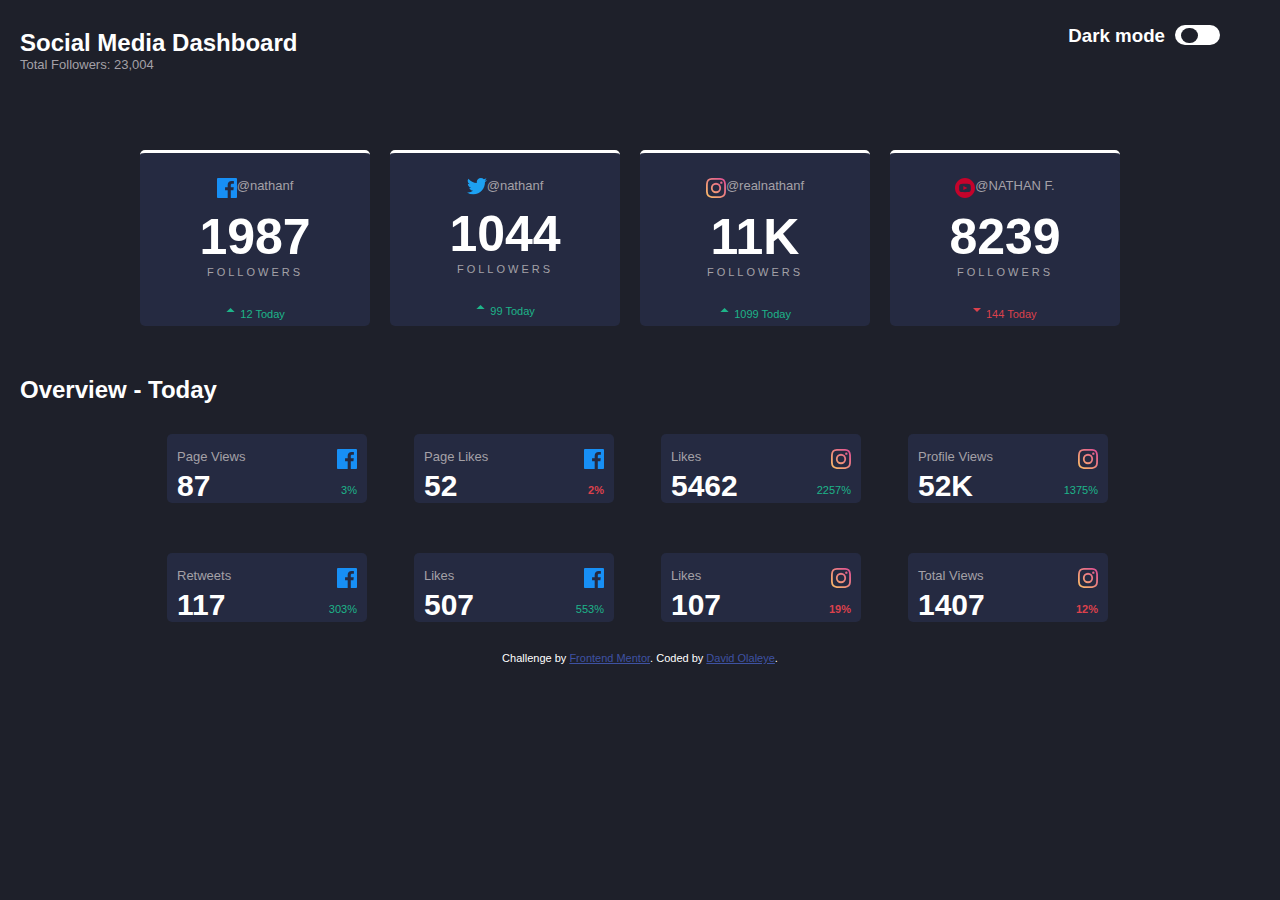
==== index.html @ 8afd7f87 "first commit" ====
<!DOCTYPE html>
<html lang="en">
<head>
  <meta charset="UTF-8">
  <meta name="viewport" content="width=device-width, initial-scale=1.0"> <!-- displays site properly based on user's device -->

  <link rel="icon" type="image/png" sizes="32x32" href="./images/favicon-32x32.png">
  <link rel="stylesheet" href="style.css">
  
  
  <title>Frontend Mentor | [Challenge Name Here]</title>

  
  <style>
    .attribution { font-size: 11px; text-align: center; }
    .attribution a { color: hsl(228, 45%, 44%); }
  </style>
</head>
<body>
  <div class="header-title">
    <div class="header">
      <h2>Social Media Dashboard</h2>
      <p class="followers"> Total Followers: 23,004</p>
    </div>
    <div class="toggle-button">
      <h3> Dark mode</h3>
      <div class="toggle">
        <span class="toggle_btn"></span>
      </div>
    </div>
  </div>

  <div class="followers-grid-row">
    <div class="grid-box">
      <div class="social-media-address">
        <img src="images/icon-facebook.svg">
        <p> @nathanf</p>
      </div>
      <div class="followers-info">
        <h2>1987</h2>
        <h4> FOLLOWERS </h4>
        <div class="engagement">
          <img src="images/icon-up.svg" class="icon">
          &nbsp;
          <h6 class="engagement-text"> 12 Today</h6>
        </div>
      </div>
    </div>
    <div class="grid-box">
      <div class="social-media-address">
        <img src="images/icon-twitter.svg">
        <p> @nathanf</p>
      </div>
      <div class="followers-info">
        <h2>1044</h2>
        <h4> FOLLOWERS </h4>
        <div class="engagement">
          <img src="images/icon-up.svg" height="4px">
          &nbsp;
          <h6> 99 Today</h6>
        </div>
      </div>
    </div>
    <div class="grid-box">
      <div class="social-media-address">
        <img src="images/icon-instagram.svg">
        <p> @realnathanf</p>
      </div>
      <div class="followers-info">
        <h2>11K</h2>
      <h4> FOLLOWERS </h4>
      <div class="engagement">
        <img src="images/icon-up.svg" height="4px">
        &nbsp;
        <h6> 1099 Today</h6>
      </div>
      </div>
    </div>
    <div class="grid-box">
      <div class="social-media-address">
        <img src="images/icon-youtube.svg">
        <p> @NATHAN F.</p>
      </div>
      <div class="followers-info">
        <h2>8239</h2>
      <h4> FOLLOWERS </h4>
      <div class="engagement">
        <img src="images/icon-down.svg" height="4px">
        &nbsp;
        <h5> 144 Today</h5>
      </div>
      </div>
    </div>
  </div>

  <div class="overview">
    <h2> Overview - Today</h2>
  </div>

  <div class="overview-grid-row">
    <div class="overview-grid-box">
      <div class="overview-social-media-address">
        <p> Page Views</p>
        <img src="images/icon-facebook.svg">
      </div>
      <div class="overview-count">
        <h3> 87 </h3>
        <p> 3%</p>
      </div>
    </div>
    <div class="overview-grid-box">
      <div class="overview-social-media-address">
        <p> Page Likes</p>
        <img src="images/icon-facebook.svg">
      </div>
      <div class="overview-count">
        <h3> 52 </h3>
        <h5> 2%</h5>
      </div>
    </div>
    <div class="overview-grid-box">
      <div class="overview-social-media-address">
        <p> Likes</p>
        <img src="images/icon-instagram.svg">
      </div>
      <div class="overview-count">
        <h3> 5462 </h3>
        <p> 2257%</p>
      </div>
    </div>
    <div class="overview-grid-box">
      <div class="overview-social-media-address">
        <p> Profile Views</p>
        <img src="images/icon-instagram.svg">
      </div>
      <div class="overview-count">
        <h3> 52K </h3>
        <p> 1375%</p>
      </div>
    </div>
  </div>

  <div class="overview-grid-row">
    <div class="overview-grid-box">
      <div class="overview-social-media-address">
        <p> Retweets</p>
        <img src="images/icon-facebook.svg">
      </div>
      <div class="overview-count">
        <h3> 117 </h3>
        <p> 303%</p>
      </div>
    </div>
    <div class="overview-grid-box">
      <div class="overview-social-media-address">
        <p>  Likes</p>
        <img src="images/icon-facebook.svg">
      </div>
      <div class="overview-count">
        <h3> 507 </h3>
        <p> 553% </p>
      </div>
    </div>
    <div class="overview-grid-box">
      <div class="overview-social-media-address">
        <p> Likes</p>
        <img src="images/icon-instagram.svg">
      </div>
      <div class="overview-count">
        <h3> 107 </h3>
        <h5> 19%</h5>
      </div>
    </div>
    <div class="overview-grid-box">
      <div class="overview-social-media-address">
        <p> Total Views</p>
        <img src="images/icon-instagram.svg">
      </div>
      <div class="overview-count">
        <h3> 1407 </h3>
        <h5> 12%</h5>
      </div>
    </div>
  </div>

  
  
  
  <div class="attribution">
    Challenge by <a href="https://www.frontendmentor.io?ref=challenge" target="_blank">Frontend Mentor</a>. 
    Coded by <a href="#">David Olaleye</a>.
  </div>
  
  <script src="app.js"></script>
</body>
</html>
---- style.css ----
*{
    margin: 0px;
    padding: 0px;
    box-sizing: border-box;
}

body {
    font-family: 'Poppins', sans-serif;
    background-color:hsl(230, 17%, 14%);
    color:white;
    width:100%;
    height:100%;
}

.header-title{
    display:flex;
    justify-content: flex-end;
    align-items: center;
    width: 100%;
    height: 100px;
}
.header {
    margin-left: 20px;
    margin-right: auto;
}

.Header-light{
    color:black;
}

.toggle{
    background:white;
    width:45px;
    height:20px;
    border-radius:10px;
    padding:0.4rem;
    display:flex;
    align-items: center;
    margin:0px 10px;
}

.toggle_btn{
    background-color: hsl(230, 17%, 14%);
    height:15px;
    width:50%;
    border-radius:50%;
    transition: all 0.4s;
}

.night-mode{
    transform:translateX(100%);
}

 .toggle-button {
    display:inline-block;
    margin-right: 50px;
    height: 50px;
    display: flex;
} 

.night{
    background-color: hsl(230, 22%, 74%);
}

/* .switch{
    position:relative;
    display: inline-block;
    width:45px;
    height:20px;
    margin:0 10px;
}

.slider{
    position:absolute;
    cursor:pointer;
    top:0;
    left:0;
    right:0;
    bottom:0;
    background-color: hsl(230, 22%, 74%);
    transition: .4s;
    border-radius: 34px;
}

.switch input {display:none}

.slider:before{
    position:absolute;
    content:"";
    height:10px;
    width:15px;
    left:5px;
    bottom:5px;
    background-color: hsl(230, 17%, 14%);
    transition: 0.4s;
    border-radius:5px;
}

input:checked + .slider{
    background-color:hsl(210, 78%, 56%);
}

input:checked + .slider:before{
    transform: translateX(20px);
} */

.followers{
    font-size:small;
    font-family: 'Poppins', sans-serif;
    color:rgb(164, 161, 167);
}

.followers-grid-row{
    display: flex;
    justify-content: flex-start;
    height: auto;
    width:100%;
    max-width: 1000px;
    margin: 50px auto;
    
}

.social-media-address{
    display: flex;
    flex-direction: row;
    color:rgb(164, 161, 167);
    font-size: small;
    justify-content: center;
    margin-top:25px;
}

.grid-box{
    width: 25%;
    background-color: hsl(228, 28%, 20%);
    border-radius: 5px;
    margin-right: 20px;
    border-top: 3px solid;
}

.followers-info > h2{
    margin: auto;
    font-size:50px;
    text-align: center;
    margin-top: 10px;
}

.followers-info > h4{
    margin: auto;
    font-size:11px;
    text-align: center;
    font-weight: 40;
    color:rgb(164, 161, 167);
    letter-spacing: 3px;
}

.icon{
    height:4px;
    margin-bottom:2px;
}


.engagement{
    margin-top: 30px;
    justify-content: center;
    display:flex;
}

.engagement > h6{
    font-size:11px;
    font-weight: 40;
    color:hsl(163, 72%, 41%);
}

.engagement > h5{
    font-size:11px;
    text-align: center;
    font-weight: 40;
    color: hsl(356, 69%, 56%);
}


.overview{
    display:flex;
    justify-content: flex-start;
    align-items: center;
    margin-left:20px;
    /* margin:50px 150px; */
}

.overview-grid-row{
    display: flex;
    flex-wrap: wrap;
    justify-content: flex-start;
    align-items: center;
    width:100%;
    height:auto;
    max-width: 1000px;
    margin: 10px auto;
    
    /* margin:50px 150px; */
}

.overview-grid-box{
    width:20%;
    align-items: center;
    background-color: hsl(228, 28%, 20%);
    border-radius: 5px;
    justify-content: flex-start;
    margin:20px;
    align-items: center;
    margin-left:27px;
}

.overview-social-media-address{
    display: flex;
    flex-direction: row;
    color:rgb(164, 161, 167);
    font-size: small;
    justify-content: center;
    margin-top:15px;
    justify-content: space-between;
    padding:0px 10px;
}

.overview-count{
    margin-top:7px;
    display: flex;
    flex-direction: row;
    justify-content: space-between;
    margin: 0px 10px;
}

.overview-count > h3{
    font-size:30px;
}

.overview-count > p{
    font-size:11px;
    margin-top:15px;
    color:hsl(163, 72%, 41%);
}

.overview-count > h5{
    font-size:11px;
    margin-top:15px;
    color:hsl(356, 69%, 56%);
}

@media only screen and (max-width: 400px) {
    .header-title{
        display:flex;
        flex-direction: column;
        justify-content: flex-start;
        align-items: flex-start;
        margin:10px auto;
        max-width: 100%;
    }

    .header-title div {
        width: 100%;
    }

    .toggle{
        height:40px;
        width:100%;
        border-radius:15px;

    }
    
    .toggle_btn{
        background-color: hsl(230, 17%, 14%);
        height:29px;
        width:20%;
        border-radius:50%;
    }

     .toggle-button {
        display:inline-block;
        margin-right: 10px;
        height: 50px;
        display: flex;
        justify-content: space-between;
        margin-top:30px;
    }
    
   .followers-grid-row{
    display: flex;
    justify-content: flex-start;
    flex-direction: column;
    height: auto;
    width:100%;
    max-width: 100%;
    margin: 50px auto;
}
.grid-box{
    width: 100%;
    background-color: hsl(228, 28%, 20%);
    border-radius: 5px;
    margin: 10px 0;
    text-align: center;
} 

.overview-grid-row{
    display: flex;
    flex-wrap: wrap;
    flex-direction: column;
    justify-content: flex-start;
    align-items: center;
    width:100%;
    height:auto;
    max-width: 100%;
    margin: 50px auto;
    
    /* margin:50px 150px; */
}

.overview-grid-box{
    width:100%;
    align-items: center;
    background-color: hsl(228, 28%, 20%);
    border-radius: 5px;
    justify-content: flex-start;
    margin:10px;
    align-items: center;
}

.overview{
    display:flex;
    justify-content: flex-start;
    align-items: center;
    margin-left:10px;
    /* margin:50px 150px; */
}

/* .toggle-button{
    display:flex;
    justify-content: space-between;
    margin:45px;
    margin-left: 10px;
} */


    
}
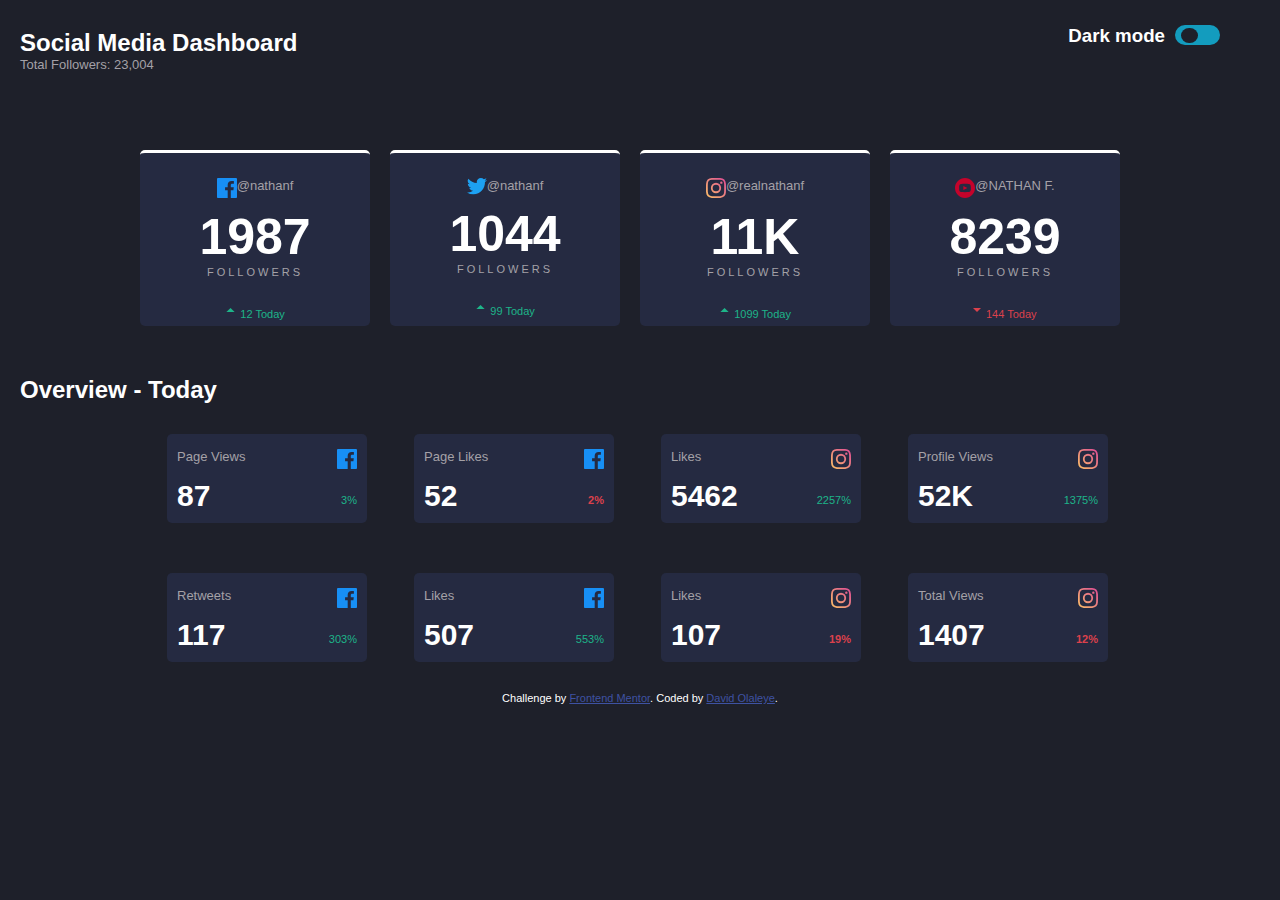
==== commit 79ae5801: "Styled the light mode of the toggle switch" ====
--- a/index.html
+++ b/index.html
@@ -24,7 +24,7 @@
     </div>
     <div class="toggle-button">
       <h3> Dark mode</h3>
-      <div class="toggle">
+      <div class="toggle active" onclick="this.classList.toggle('active')">
         <span class="toggle_btn"></span>
       </div>
     </div>
--- a/style.css
+++ b/style.css
@@ -10,6 +10,7 @@
     color:white;
     width:100%;
     height:100%;
+    transition: .5s ease;
 }
 
 .header-title{
@@ -29,7 +30,7 @@
 }
 
 .toggle{
-    background:white;
+    background-color:white;
     width:45px;
     height:20px;
     border-radius:10px;
@@ -47,6 +48,10 @@
     transition: all 0.4s;
 }
 
+.toggle.active{
+    background-color: hsl(192, 82%, 41%);
+}
+
 .night-mode{
     transform:translateX(100%);
 }
@@ -59,8 +64,51 @@
 } 
 
 .night{
+    background-color:hsl(0, 0%, 100%) ;
+    color:black;
+}
+
+.night .followers-info h2{
+    color:black;
+}
+
+.night .grid-box{
+    background-color: hsl(227, 47%, 96%); 
+}
+
+.night .toggle-button h3{
+    color:hsl(230, 22%, 74%);
+}
+
+.night .toggle{
     background-color: hsl(230, 22%, 74%);
 }
+
+.night .toggle_btn{
+    background-color: white;
+}
+
+.night .social-media-address p{
+    color:hsl(230, 6%, 36%);
+}
+
+.night .followers-info h4{
+    color:hsl(230, 6%, 36%);
+}
+
+.night .header p{
+    color:hsl(230, 6%, 36%);
+}
+
+.night .overview{
+    color:hsl(230, 6%, 36%);
+}
+
+.night .overview-grid-box{
+    background-color: hsl(227, 47%, 96%);
+}
+
+
 
 /* .switch{
     position:relative;
@@ -227,7 +275,7 @@
     display: flex;
     flex-direction: row;
     justify-content: space-between;
-    margin: 0px 10px;
+    margin: 10px 10px;
 }
 
 .overview-count > h3{
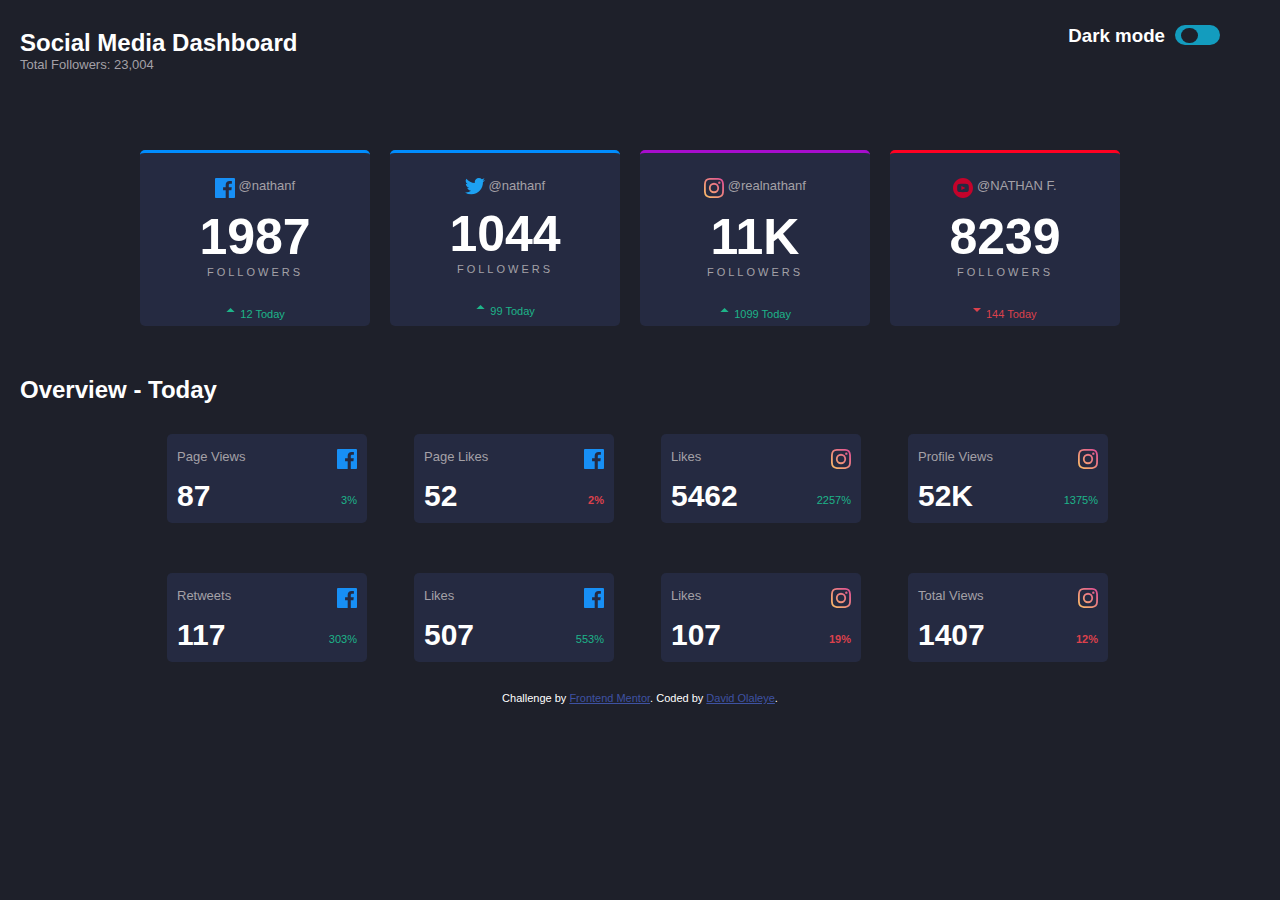
==== commit b256853e: "Styled the light mode of the toggle switch" ====
--- a/index.html
+++ b/index.html
@@ -31,9 +31,10 @@
   </div>
 
   <div class="followers-grid-row">
-    <div class="grid-box">
-      <div class="social-media-address">
-        <img src="images/icon-facebook.svg">
+    <div class="grid-box" style="border-top: 3px solid rgb(0, 140, 255);">
+      <div class="social-media-address">
+        <img src="images/icon-facebook.svg">
+        &nbsp;
         <p> @nathanf</p>
       </div>
       <div class="followers-info">
@@ -42,13 +43,14 @@
         <div class="engagement">
           <img src="images/icon-up.svg" class="icon">
           &nbsp;
-          <h6 class="engagement-text"> 12 Today</h6>
+          <h6> 12 Today</h6>
         </div>
       </div>
     </div>
-    <div class="grid-box">
+    <div class="grid-box" style="border-top: 3px solid rgb(0, 140, 255);">
       <div class="social-media-address">
         <img src="images/icon-twitter.svg">
+        &nbsp;
         <p> @nathanf</p>
       </div>
       <div class="followers-info">
@@ -61,9 +63,10 @@
         </div>
       </div>
     </div>
-    <div class="grid-box">
-      <div class="social-media-address">
-        <img src="images/icon-instagram.svg">
+    <div class="grid-box" style="border-top:3px solid rgb(167, 13, 206)">
+      <div class="social-media-address">
+        <img src="images/icon-instagram.svg">
+        &nbsp;
         <p> @realnathanf</p>
       </div>
       <div class="followers-info">
@@ -76,9 +79,10 @@
       </div>
       </div>
     </div>
-    <div class="grid-box">
+    <div class="grid-box" style="border-top: 3px solid rgb(255, 0, 34);">
       <div class="social-media-address">
         <img src="images/icon-youtube.svg">
+        &nbsp;
         <p> @NATHAN F.</p>
       </div>
       <div class="followers-info">
--- a/style.css
+++ b/style.css
@@ -106,6 +106,10 @@
 
 .night .overview-grid-box{
     background-color: hsl(227, 47%, 96%);
+}
+
+.night .overview-social-media-address{
+    color:hsl(230, 6%, 36%);
 }
 
 
@@ -182,7 +186,7 @@
     background-color: hsl(228, 28%, 20%);
     border-radius: 5px;
     margin-right: 20px;
-    border-top: 3px solid;
+    
 }
 
 .followers-info > h2{
@@ -304,29 +308,28 @@
         max-width: 100%;
     }
 
-    .header-title div {
+    .header h2{
+        font-size: 30px;
+        text-align: center;
         width: 100%;
     }
 
     .toggle{
-        height:40px;
-        width:100%;
-        border-radius:15px;
-
+        padding:0.4rem;
+        display:flex;
+        margin:0px 10px;
     }
     
     .toggle_btn{
-        background-color: hsl(230, 17%, 14%);
         height:29px;
-        width:20%;
+        width:50%;
         border-radius:50%;
     }
 
      .toggle-button {
-        display:inline-block;
-        margin-right: 10px;
+        display:flex;
+        margin-left: 10px;
         height: 50px;
-        display: flex;
         justify-content: space-between;
         margin-top:30px;
     }
@@ -357,7 +360,7 @@
     width:100%;
     height:auto;
     max-width: 100%;
-    margin: 50px auto;
+    margin: 5px auto;
     
     /* margin:50px 150px; */
 }
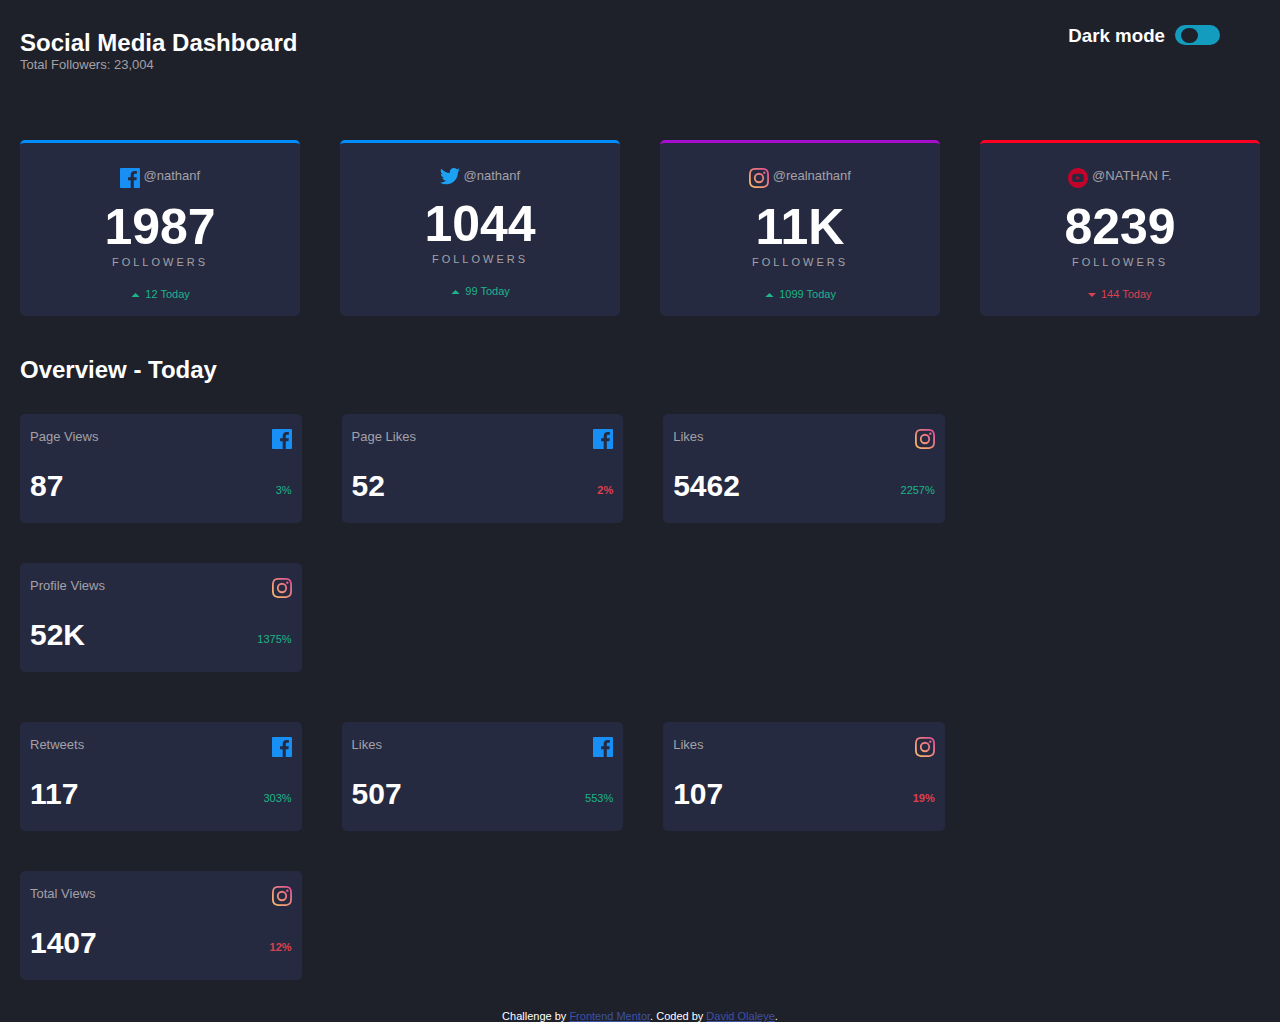
==== commit 87e4e8a0: "Styled the light mode of the theme switcher" ====
--- a/index.html
+++ b/index.html
@@ -8,7 +8,7 @@
   <link rel="stylesheet" href="style.css">
   
   
-  <title>Frontend Mentor | [Challenge Name Here]</title>
+  <title>Frontend Mentor | [Social media dashboard with theme switcher]</title>
 
   
   <style>
@@ -41,9 +41,14 @@
         <h2>1987</h2>
         <h4> FOLLOWERS </h4>
         <div class="engagement">
-          <img src="images/icon-up.svg" class="icon">
+          <div class="icon">
+            <img src="images/icon-up.svg">
+          </div>
           &nbsp;
-          <h6> 12 Today</h6>
+          <div class="engagement-text">
+            <h6> 12 Today</h6>
+          </div>
+          
         </div>
       </div>
     </div>
@@ -57,9 +62,13 @@
         <h2>1044</h2>
         <h4> FOLLOWERS </h4>
         <div class="engagement">
-          <img src="images/icon-up.svg" height="4px">
+          <div class="icon">
+            <img src="images/icon-up.svg" height="4px">
+          </div>
           &nbsp;
-          <h6> 99 Today</h6>
+          <div class="engagement-text">
+            <h6> 99 Today</h6>
+          </div>
         </div>
       </div>
     </div>
@@ -73,9 +82,13 @@
         <h2>11K</h2>
       <h4> FOLLOWERS </h4>
       <div class="engagement">
-        <img src="images/icon-up.svg" height="4px">
-        &nbsp;
-        <h6> 1099 Today</h6>
+        <div class="icon">
+          <img src="images/icon-up.svg" height="4px">
+        </div>
+        &nbsp;
+        <div class="engagement-text">
+          <h6> 1099 Today</h6>
+        </div>
       </div>
       </div>
     </div>
@@ -89,9 +102,13 @@
         <h2>8239</h2>
       <h4> FOLLOWERS </h4>
       <div class="engagement">
-        <img src="images/icon-down.svg" height="4px">
-        &nbsp;
-        <h5> 144 Today</h5>
+        <div class="icon">
+          <img src="images/icon-down.svg" height="4px">
+        </div>
+        &nbsp;
+        <div class="engagement-text">
+          <h5> 144 Today</h5>
+        </div>
       </div>
       </div>
     </div>
--- a/style.css
+++ b/style.css
@@ -167,9 +167,8 @@
     justify-content: flex-start;
     height: auto;
     width:100%;
-    max-width: 1000px;
-    margin: 50px auto;
-    
+    max-width: 1350px;
+    margin: 40px auto;
 }
 
 .social-media-address{
@@ -185,7 +184,8 @@
     width: 25%;
     background-color: hsl(228, 28%, 20%);
     border-radius: 5px;
-    margin-right: 20px;
+    margin:0px 20px;
+    justify-content: space-between;
     
 }
 
@@ -205,25 +205,26 @@
     letter-spacing: 3px;
 }
 
-.icon{
+.icon > img{
     height:4px;
-    margin-bottom:2px;
+    margin-bottom: 5px;
 }
 
 
 .engagement{
-    margin-top: 30px;
+    margin-top: 20px;
     justify-content: center;
     display:flex;
-}
-
-.engagement > h6{
+    margin-bottom: 10px;
+}
+
+.engagement-text > h6{
     font-size:11px;
     font-weight: 40;
     color:hsl(163, 72%, 41%);
 }
 
-.engagement > h5{
+.engagement-text > h5{
     font-size:11px;
     text-align: center;
     font-weight: 40;
@@ -246,21 +247,21 @@
     align-items: center;
     width:100%;
     height:auto;
-    max-width: 1000px;
+    max-width: 1350px;
     margin: 10px auto;
     
     /* margin:50px 150px; */
 }
 
 .overview-grid-box{
-    width:20%;
+    width:22%;
     align-items: center;
     background-color: hsl(228, 28%, 20%);
     border-radius: 5px;
     justify-content: flex-start;
     margin:20px;
     align-items: center;
-    margin-left:27px;
+    
 }
 
 .overview-social-media-address{
@@ -275,11 +276,10 @@
 }
 
 .overview-count{
-    margin-top:7px;
     display: flex;
     flex-direction: row;
     justify-content: space-between;
-    margin: 10px 10px;
+    margin: 20px 10px;
 }
 
 .overview-count > h3{
@@ -321,7 +321,7 @@
     }
     
     .toggle_btn{
-        height:29px;
+        height:16px;
         width:50%;
         border-radius:50%;
     }
@@ -332,6 +332,7 @@
         height: 50px;
         justify-content: space-between;
         margin-top:30px;
+        width:100%;
     }
     
    .followers-grid-row{
@@ -341,7 +342,7 @@
     height: auto;
     width:100%;
     max-width: 100%;
-    margin: 50px auto;
+    margin: 26px auto;
 }
 .grid-box{
     width: 100%;
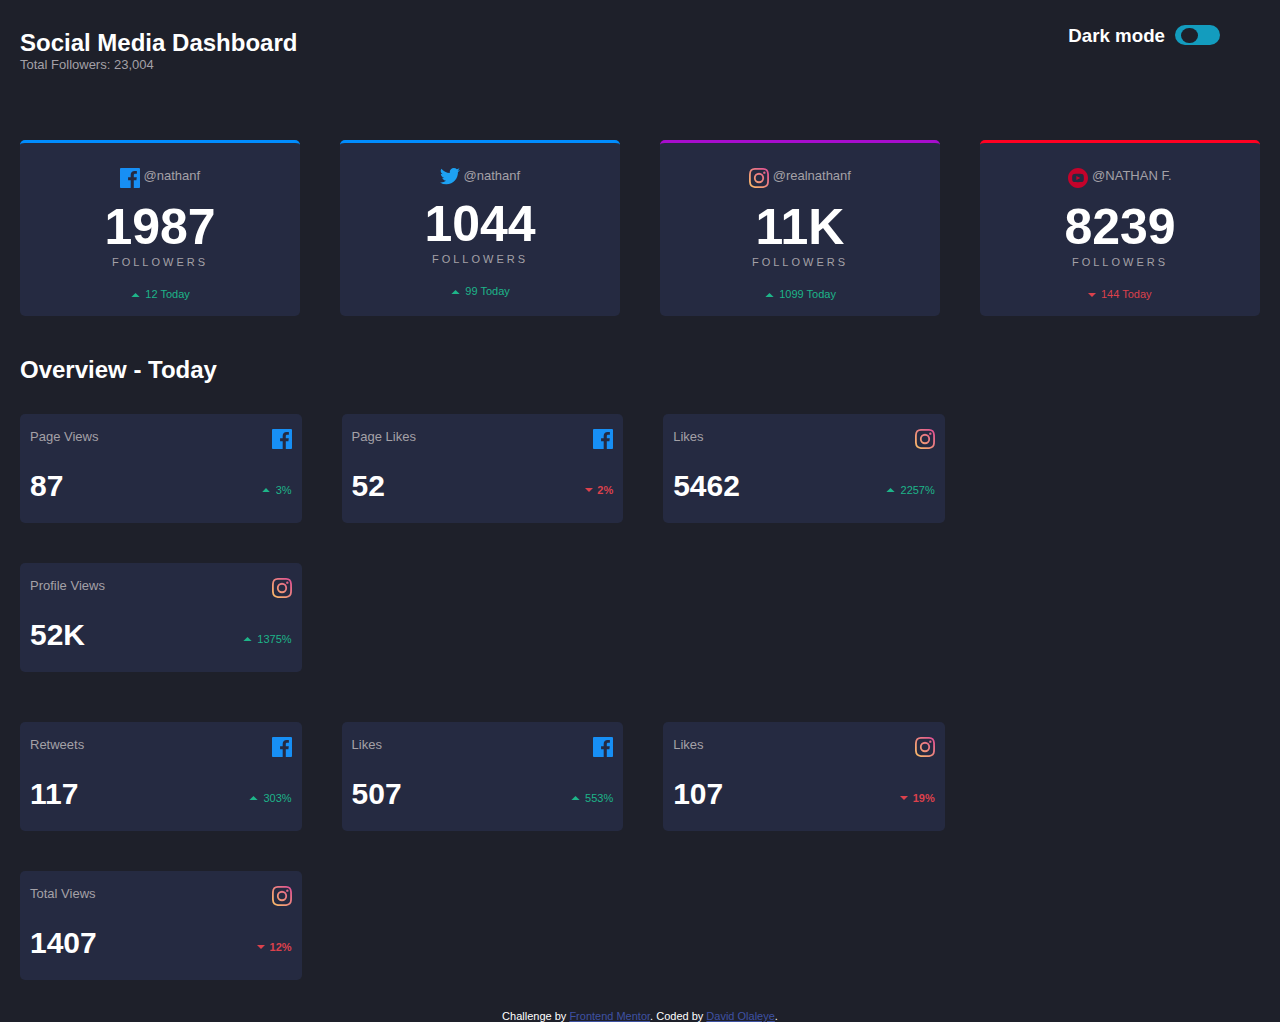
==== commit d6cf4c65: "Styled the light mode of the theme switcher" ====
--- a/index.html
+++ b/index.html
@@ -126,7 +126,15 @@
       </div>
       <div class="overview-count">
         <h3> 87 </h3>
-        <p> 3%</p>
+        <div class="overview-count-icon">
+          <div class="icon-image">
+            <img src="images/icon-up.svg" height="4px">
+          </div>
+          &nbsp;
+          <div class="icon-text">
+            <p> 3%</p>
+          </div>
+        </div>
       </div>
     </div>
     <div class="overview-grid-box">
@@ -136,7 +144,15 @@
       </div>
       <div class="overview-count">
         <h3> 52 </h3>
-        <h5> 2%</h5>
+        <div class="overview-count-icon">
+          <div class="icon-image">
+            <img src="images/icon-down.svg" height="4px">
+          </div>
+          &nbsp;
+          <div class="icon-text">
+            <h5> 2%</h5>
+          </div>
+        </div>
       </div>
     </div>
     <div class="overview-grid-box">
@@ -146,7 +162,15 @@
       </div>
       <div class="overview-count">
         <h3> 5462 </h3>
-        <p> 2257%</p>
+        <div class="overview-count-icon">
+          <div class="icon-image">
+            <img src="images/icon-up.svg" height="4px">
+          </div>
+          &nbsp;
+          <div class="icon-text">
+            <p> 2257%</p>
+          </div>
+        </div>
       </div>
     </div>
     <div class="overview-grid-box">
@@ -156,7 +180,15 @@
       </div>
       <div class="overview-count">
         <h3> 52K </h3>
-        <p> 1375%</p>
+        <div class="overview-count-icon">
+          <div class="icon-image">
+            <img src="images/icon-up.svg" height="4px">
+          </div>
+          &nbsp;
+          <div class="icon-text">
+            <p> 1375%</p>
+          </div>
+        </div>
       </div>
     </div>
   </div>
@@ -169,7 +201,15 @@
       </div>
       <div class="overview-count">
         <h3> 117 </h3>
-        <p> 303%</p>
+        <div class="overview-count-icon">
+          <div class="icon-image">
+            <img src="images/icon-up.svg" height="4px">
+          </div>
+          &nbsp;
+          <div class="icon-text">
+            <p> 303%</p>
+          </div>
+        </div>
       </div>
     </div>
     <div class="overview-grid-box">
@@ -179,7 +219,15 @@
       </div>
       <div class="overview-count">
         <h3> 507 </h3>
-        <p> 553% </p>
+        <div class="overview-count-icon">
+          <div class="icon-image">
+            <img src="images/icon-up.svg" height="4px">
+          </div>
+          &nbsp;
+          <div class="icon-text">
+            <p> 553%</p>
+          </div>
+        </div>
       </div>
     </div>
     <div class="overview-grid-box">
@@ -189,7 +237,15 @@
       </div>
       <div class="overview-count">
         <h3> 107 </h3>
-        <h5> 19%</h5>
+        <div class="overview-count-icon">
+          <div class="icon-image">
+            <img src="images/icon-down.svg" height="4px">
+          </div>
+          &nbsp;
+          <div class="icon-text">
+            <h5> 19%</h5>
+          </div>
+        </div>
       </div>
     </div>
     <div class="overview-grid-box">
@@ -199,7 +255,15 @@
       </div>
       <div class="overview-count">
         <h3> 1407 </h3>
-        <h5> 12%</h5>
+        <div class="overview-count-icon">
+          <div class="icon-image">
+            <img src="images/icon-down.svg" height="4px">
+          </div>
+          &nbsp;
+          <div class="icon-text">
+            <h5> 12%</h5>
+          </div>
+        </div>
       </div>
     </div>
   </div>
--- a/style.css
+++ b/style.css
@@ -282,17 +282,26 @@
     margin: 20px 10px;
 }
 
+.icon-image > img{
+    height:4px;
+    margin-top: 19px;
+}
+
 .overview-count > h3{
     font-size:30px;
 }
 
-.overview-count > p{
+.overview-count-icon{
+    display: flex;
+}
+
+.icon-text > p{
     font-size:11px;
     margin-top:15px;
     color:hsl(163, 72%, 41%);
 }
 
-.overview-count > h5{
+.icon-text > h5{
     font-size:11px;
     margin-top:15px;
     color:hsl(356, 69%, 56%);
@@ -310,7 +319,7 @@
 
     .header h2{
         font-size: 30px;
-        text-align: center;
+        margin-right: center;
         width: 100%;
     }
 
@@ -348,7 +357,7 @@
     width: 100%;
     background-color: hsl(228, 28%, 20%);
     border-radius: 5px;
-    margin: 10px 0;
+    margin: 10px;
     text-align: center;
 } 
 
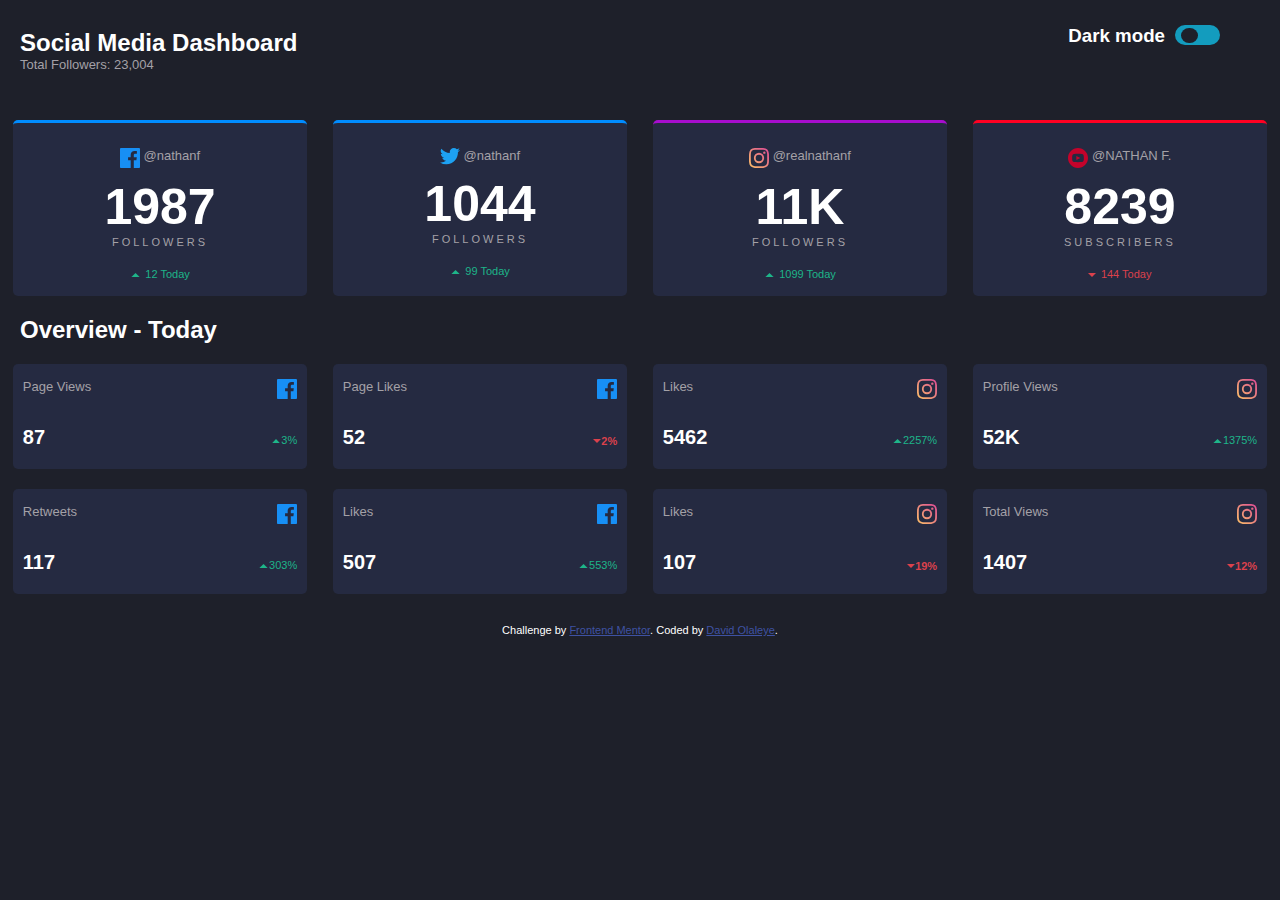
==== commit d14f8890: "Styled the light mode of the theme switcher" ====
--- a/index.html
+++ b/index.html
@@ -100,7 +100,7 @@
       </div>
       <div class="followers-info">
         <h2>8239</h2>
-      <h4> FOLLOWERS </h4>
+      <h4> SUBSCRIBERS </h4>
       <div class="engagement">
         <div class="icon">
           <img src="images/icon-down.svg" height="4px">
@@ -130,7 +130,6 @@
           <div class="icon-image">
             <img src="images/icon-up.svg" height="4px">
           </div>
-          &nbsp;
           <div class="icon-text">
             <p> 3%</p>
           </div>
@@ -148,7 +147,6 @@
           <div class="icon-image">
             <img src="images/icon-down.svg" height="4px">
           </div>
-          &nbsp;
           <div class="icon-text">
             <h5> 2%</h5>
           </div>
@@ -166,7 +164,6 @@
           <div class="icon-image">
             <img src="images/icon-up.svg" height="4px">
           </div>
-          &nbsp;
           <div class="icon-text">
             <p> 2257%</p>
           </div>
@@ -184,88 +181,85 @@
           <div class="icon-image">
             <img src="images/icon-up.svg" height="4px">
           </div>
-          &nbsp;
           <div class="icon-text">
             <p> 1375%</p>
           </div>
         </div>
       </div>
     </div>
+
+    <div class="overview-grid-box">
+      <div class="overview-social-media-address">
+        <p> Retweets</p>
+        <img src="images/icon-facebook.svg">
+      </div>
+      <div class="overview-count">
+        <h3> 117 </h3>
+        <div class="overview-count-icon">
+          <div class="icon-image">
+            <img src="images/icon-up.svg" height="4px">
+          </div>
+          <div class="icon-text">
+            <p> 303%</p>
+          </div>
+        </div>
+      </div>
+    </div>
+    <div class="overview-grid-box">
+      <div class="overview-social-media-address">
+        <p>  Likes</p>
+        <img src="images/icon-facebook.svg">
+      </div>
+      <div class="overview-count">
+        <h3> 507 </h3>
+        <div class="overview-count-icon">
+          <div class="icon-image">
+            <img src="images/icon-up.svg" height="4px">
+          </div>
+          <div class="icon-text">
+            <p> 553%</p>
+          </div>
+        </div>
+      </div>
+    </div>
+    <div class="overview-grid-box">
+      <div class="overview-social-media-address">
+        <p> Likes</p>
+        <img src="images/icon-instagram.svg">
+      </div>
+      <div class="overview-count">
+        <h3> 107 </h3>
+        <div class="overview-count-icon">
+          <div class="icon-image">
+            <img src="images/icon-down.svg" height="4px">
+          </div>
+          <div class="icon-text">
+            <h5> 19%</h5>
+          </div>
+        </div>
+      </div>
+    </div>
+    <div class="overview-grid-box">
+      <div class="overview-social-media-address">
+        <p> Total Views</p>
+        <img src="images/icon-instagram.svg">
+      </div>
+      <div class="overview-count">
+        <h3> 1407 </h3>
+        <div class="overview-count-icon">
+          <div class="icon-image">
+            <img src="images/icon-down.svg" height="4px">
+          </div>
+          <div class="icon-text">
+            <h5> 12%</h5>
+          </div>
+        </div>
+      </div>
+    </div>
   </div>
 
   <div class="overview-grid-row">
-    <div class="overview-grid-box">
-      <div class="overview-social-media-address">
-        <p> Retweets</p>
-        <img src="images/icon-facebook.svg">
-      </div>
-      <div class="overview-count">
-        <h3> 117 </h3>
-        <div class="overview-count-icon">
-          <div class="icon-image">
-            <img src="images/icon-up.svg" height="4px">
-          </div>
-          &nbsp;
-          <div class="icon-text">
-            <p> 303%</p>
-          </div>
-        </div>
-      </div>
-    </div>
-    <div class="overview-grid-box">
-      <div class="overview-social-media-address">
-        <p>  Likes</p>
-        <img src="images/icon-facebook.svg">
-      </div>
-      <div class="overview-count">
-        <h3> 507 </h3>
-        <div class="overview-count-icon">
-          <div class="icon-image">
-            <img src="images/icon-up.svg" height="4px">
-          </div>
-          &nbsp;
-          <div class="icon-text">
-            <p> 553%</p>
-          </div>
-        </div>
-      </div>
-    </div>
-    <div class="overview-grid-box">
-      <div class="overview-social-media-address">
-        <p> Likes</p>
-        <img src="images/icon-instagram.svg">
-      </div>
-      <div class="overview-count">
-        <h3> 107 </h3>
-        <div class="overview-count-icon">
-          <div class="icon-image">
-            <img src="images/icon-down.svg" height="4px">
-          </div>
-          &nbsp;
-          <div class="icon-text">
-            <h5> 19%</h5>
-          </div>
-        </div>
-      </div>
-    </div>
-    <div class="overview-grid-box">
-      <div class="overview-social-media-address">
-        <p> Total Views</p>
-        <img src="images/icon-instagram.svg">
-      </div>
-      <div class="overview-count">
-        <h3> 1407 </h3>
-        <div class="overview-count-icon">
-          <div class="icon-image">
-            <img src="images/icon-down.svg" height="4px">
-          </div>
-          &nbsp;
-          <div class="icon-text">
-            <h5> 12%</h5>
-          </div>
-        </div>
-      </div>
-    </div>
+    
   </div>
 
   
--- a/style.css
+++ b/style.css
@@ -15,7 +15,7 @@
 
 .header-title{
     display:flex;
-    justify-content: flex-end;
+    justify-content: flex-start;
     align-items: center;
     width: 100%;
     height: 100px;
@@ -112,50 +112,6 @@
     color:hsl(230, 6%, 36%);
 }
 
-
-
-/* .switch{
-    position:relative;
-    display: inline-block;
-    width:45px;
-    height:20px;
-    margin:0 10px;
-}
-
-.slider{
-    position:absolute;
-    cursor:pointer;
-    top:0;
-    left:0;
-    right:0;
-    bottom:0;
-    background-color: hsl(230, 22%, 74%);
-    transition: .4s;
-    border-radius: 34px;
-}
-
-.switch input {display:none}
-
-.slider:before{
-    position:absolute;
-    content:"";
-    height:10px;
-    width:15px;
-    left:5px;
-    bottom:5px;
-    background-color: hsl(230, 17%, 14%);
-    transition: 0.4s;
-    border-radius:5px;
-}
-
-input:checked + .slider{
-    background-color:hsl(210, 78%, 56%);
-}
-
-input:checked + .slider:before{
-    transform: translateX(20px);
-} */
-
 .followers{
     font-size:small;
     font-family: 'Poppins', sans-serif;
@@ -168,7 +124,8 @@
     height: auto;
     width:100%;
     max-width: 1350px;
-    margin: 40px auto;
+    flex-wrap: wrap;
+    margin: 20px auto;
 }
 
 .social-media-address{
@@ -181,10 +138,10 @@
 }
 
 .grid-box{
-    width: 25%;
+    width: 23%;
     background-color: hsl(228, 28%, 20%);
     border-radius: 5px;
-    margin:0px 20px;
+    margin:0px 1%;
     justify-content: space-between;
     
 }
@@ -237,7 +194,6 @@
     justify-content: flex-start;
     align-items: center;
     margin-left:20px;
-    /* margin:50px 150px; */
 }
 
 .overview-grid-row{
@@ -250,45 +206,47 @@
     max-width: 1350px;
     margin: 10px auto;
     
-    /* margin:50px 150px; */
 }
 
 .overview-grid-box{
-    width:22%;
+    width:23%;
     align-items: center;
     background-color: hsl(228, 28%, 20%);
     border-radius: 5px;
     justify-content: flex-start;
-    margin:20px;
+    margin:10px 1%;
     align-items: center;
     
 }
 
 .overview-social-media-address{
     display: flex;
-    flex-direction: row;
     color:rgb(164, 161, 167);
     font-size: small;
-    justify-content: center;
     margin-top:15px;
-    justify-content: space-between;
+    justify-content: flex-start;
     padding:0px 10px;
 }
 
+.overview-social-media-address p{
+    margin-right: auto;
+}
+
 .overview-count{
     display: flex;
-    flex-direction: row;
-    justify-content: space-between;
+    
     margin: 20px 10px;
 }
 
 .icon-image > img{
     height:4px;
-    margin-top: 19px;
+    margin-top: 20px;
 }
 
 .overview-count > h3{
-    font-size:30px;
+    font-size:20px;
+    margin-right: auto;
+    margin-top: 7px;
 }
 
 .overview-count-icon{
@@ -303,24 +261,21 @@
 
 .icon-text > h5{
     font-size:11px;
-    margin-top:15px;
+    margin-top:16px;
     color:hsl(356, 69%, 56%);
 }
+
 
 @media only screen and (max-width: 400px) {
     .header-title{
-        display:flex;
         flex-direction: column;
-        justify-content: flex-start;
         align-items: flex-start;
-        margin:10px auto;
+        margin-top: 10px;
         max-width: 100%;
     }
 
-    .header h2{
-        font-size: 30px;
-        margin-right: center;
-        width: 100%;
+    .header{
+       margin-left: 10px; 
     }
 
     .toggle{
@@ -345,61 +300,51 @@
     }
     
    .followers-grid-row{
-    display: flex;
-    justify-content: flex-start;
-    flex-direction: column;
-    height: auto;
-    width:100%;
-    max-width: 100%;
-    margin: 26px auto;
-}
-.grid-box{
-    width: 100%;
-    background-color: hsl(228, 28%, 20%);
-    border-radius: 5px;
-    margin: 10px;
-    text-align: center;
-} 
-
-.overview-grid-row{
-    display: flex;
-    flex-wrap: wrap;
-    flex-direction: column;
-    justify-content: flex-start;
-    align-items: center;
-    width:100%;
-    height:auto;
-    max-width: 100%;
-    margin: 5px auto;
-    
-    /* margin:50px 150px; */
-}
-
-.overview-grid-box{
-    width:100%;
-    align-items: center;
-    background-color: hsl(228, 28%, 20%);
-    border-radius: 5px;
-    justify-content: flex-start;
-    margin:10px;
-    align-items: center;
-}
-
-.overview{
-    display:flex;
-    justify-content: flex-start;
-    align-items: center;
-    margin-left:10px;
-    /* margin:50px 150px; */
-}
-
-/* .toggle-button{
-    display:flex;
-    justify-content: space-between;
-    margin:45px;
-    margin-left: 10px;
-} */
-
-
-    
+        display: flex;
+        justify-content: flex-start;
+        flex-direction: column;
+        height: auto;
+        width:100%;
+        max-width: 100%;
+        margin: 26px auto;
+    }
+    .grid-box{
+        width: 100%;
+        background-color: hsl(228, 28%, 20%);
+        border-radius: 5px;
+        margin: 10px;
+        text-align: center;
+    } 
+
+    .overview-grid-row{
+        display: flex;
+        flex-wrap: wrap;
+        flex-direction: column;
+        justify-content: flex-start;
+        align-items: center;
+        width:100%;
+        height:auto;
+        max-width: 100%;
+        margin: 5px auto;
+        
+    
+    }
+
+    .overview-grid-box{
+        width:100%;
+        align-items: center;
+        background-color: hsl(228, 28%, 20%);
+        border-radius: 5px;
+        justify-content: flex-start;
+        margin:10px;
+        align-items: center;
+    }
+
+    .overview{
+        display:flex;
+        justify-content: flex-start;
+        align-items: center;
+        margin-left:10px;
+    }
+
 }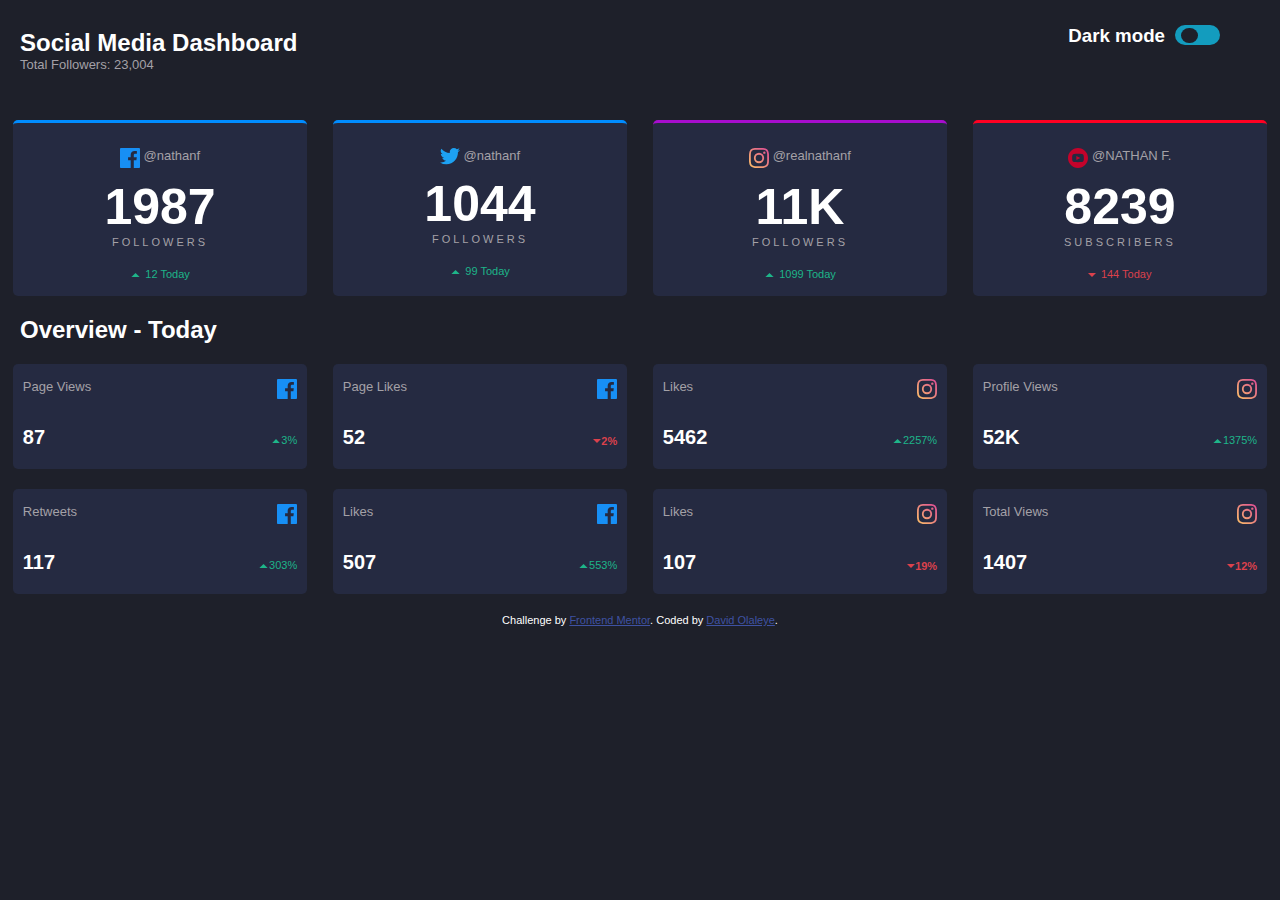
==== commit 6486a516: "Removed an HTML tag" ====
--- a/index.html
+++ b/index.html
@@ -5,6 +5,7 @@
   <meta name="viewport" content="width=device-width, initial-scale=1.0"> <!-- displays site properly based on user's device -->
 
   <link rel="icon" type="image/png" sizes="32x32" href="./images/favicon-32x32.png">
+  <link href="https://fonts.googleapis.com/css2?family=Inter:wght@400;700&display=swap" rel="stylesheet">
   <link rel="stylesheet" href="style.css">
   
   
@@ -257,12 +258,6 @@
       </div>
     </div>
   </div>
-
-  <div class="overview-grid-row">
-    
-  </div>
-
-  
   
   
   <div class="attribution">
